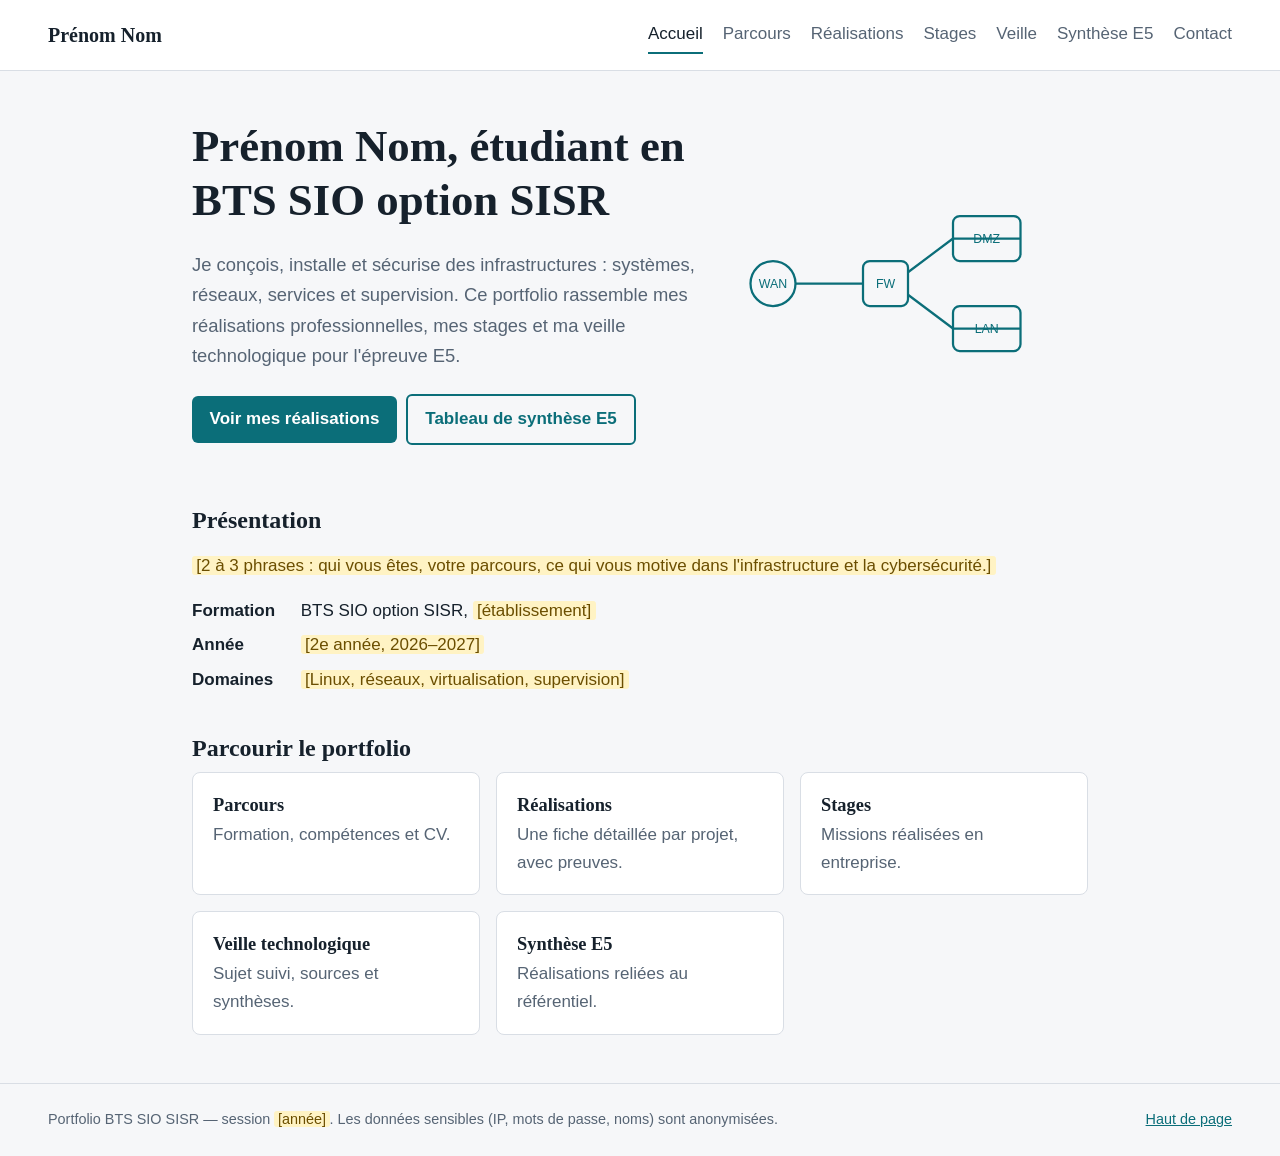
==== index.html @ 3ae78cf4 "Ajout des fichiers du portfolio" ====
<!DOCTYPE html>
<html lang="fr"><head><meta charset="utf-8"><meta name="viewport" content="width=device-width, initial-scale=1">
<title>Accueil — Prénom Nom</title><meta name="description" content="Portfolio BTS SIO option SISR de Prénom Nom"><link rel="stylesheet" href="style.css"></head>
<body><header><a class="brand" href="index.html">Prénom Nom</a><nav><a href="index.html" aria-current=page>Accueil</a><a href="parcours.html">Parcours</a><a href="realisations.html">Réalisations</a><a href="stages.html">Stages</a><a href="veille.html">Veille</a><a href="tableau-synthese.html">Synthèse E5</a><a href="contact.html">Contact</a></nav></header>
<main><section class="hero"><div><h1>Prénom Nom, étudiant en BTS SIO option SISR</h1>
<p class="lead">Je conçois, installe et sécurise des infrastructures : systèmes, réseaux, services et supervision. Ce portfolio rassemble mes réalisations professionnelles, mes stages et ma veille technologique pour l'épreuve E5.</p>
<p><a class="btn" href="realisations.html">Voir mes réalisations</a> <a class="btn alt" href="tableau-synthese.html">Tableau de synthèse E5</a></p></div>
<div class="art"><svg viewBox="0 0 320 200" role="img" aria-label="Schéma réseau : Internet, pare-feu, DMZ et LAN"><g fill="none" stroke="currentColor" stroke-width="2"><path d="M60 100h60M200 60l-40 30M200 140l-40-30M200 60h60M200 140h60"/><circle cx="40" cy="100" r="20"/><rect x="120" y="80" width="40" height="40" rx="6"/><rect x="200" y="40" width="60" height="40" rx="6"/><rect x="200" y="120" width="60" height="40" rx="6"/></g><g fill="currentColor" font-size="11" text-anchor="middle"><text x="40" y="104">WAN</text><text x="140" y="104">FW</text><text x="230" y="64">DMZ</text><text x="230" y="144">LAN</text></g></svg></div></section>
<section><h2>Présentation</h2><p><span class="ph">[2 à 3 phrases : qui vous êtes, votre parcours, ce qui vous motive dans l'infrastructure et la cybersécurité.]</span></p>
<ul class="facts"><li><strong>Formation</strong> BTS SIO option SISR, <span class="ph">[établissement]</span></li><li><strong>Année</strong> <span class="ph">[2e année, 2026–2027]</span></li><li><strong>Domaines</strong> <span class="ph">[Linux, réseaux, virtualisation, supervision]</span></li></ul></section>
<section><h2>Parcourir le portfolio</h2><div class="cards">
<a class="card" href="parcours.html"><h3>Parcours</h3><p>Formation, compétences et CV.</p></a>
<a class="card" href="realisations.html"><h3>Réalisations</h3><p>Une fiche détaillée par projet, avec preuves.</p></a>
<a class="card" href="stages.html"><h3>Stages</h3><p>Missions réalisées en entreprise.</p></a>
<a class="card" href="veille.html"><h3>Veille technologique</h3><p>Sujet suivi, sources et synthèses.</p></a>
<a class="card" href="tableau-synthese.html"><h3>Synthèse E5</h3><p>Réalisations reliées au référentiel.</p></a></div></section></main>
<footer><p>Portfolio BTS SIO SISR — session <span class="ph">[année]</span>. Les données sensibles (IP, mots de passe, noms) sont anonymisées.</p><p><a href="#top">Haut de page</a></p></footer></body></html>
---- style.css ----
:root{--bg:#f6f7f9;--surface:#fff;--ink:#16212c;--muted:#566474;--line:#d9dee5;--accent:#0b6e79;--accent-ink:#fff;--ph:#fff3c4;--ph-ink:#6b4e00;color-scheme:light dark}
@media (prefers-color-scheme:dark){:root{--bg:#10171e;--surface:#17212b;--ink:#e8edf2;--muted:#9aa8b6;--line:#2a3743;--accent:#4cc3d0;--accent-ink:#06282c;--ph:#3b3210;--ph-ink:#ffe08a}}
*{box-sizing:border-box}html{scroll-behavior:smooth}
body{margin:0;background:var(--bg);color:var(--ink);font:17px/1.65 "Segoe UI","Helvetica Neue",Arial,sans-serif;padding-top:env(safe-area-inset-top)}
a{color:var(--accent)}a:focus-visible,.btn:focus-visible{outline:3px solid var(--accent);outline-offset:2px}
header{display:flex;flex-wrap:wrap;gap:.5rem 2rem;align-items:center;justify-content:space-between;padding:1rem clamp(1rem,5vw,3rem);background:var(--surface);border-bottom:1px solid var(--line);position:sticky;top:0;z-index:5}
.brand{font:700 1.25rem Georgia,"Times New Roman",serif;color:var(--ink);text-decoration:none}
nav{display:flex;flex-wrap:wrap;gap:.25rem 1.25rem}nav a{color:var(--muted);text-decoration:none;padding:.25rem 0;border-bottom:2px solid transparent}
nav a:hover,nav a[aria-current]{color:var(--ink);border-color:var(--accent)}
main{max-width:62rem;margin:0 auto;padding:2.5rem clamp(1rem,5vw,3rem) 3rem}
h1,h2,h3{font-family:Georgia,"Times New Roman",serif;line-height:1.2}h1{font-size:clamp(1.9rem,4vw,2.8rem);margin:.2em 0 .5em}h2{font-size:1.5rem;margin:2rem 0 .6rem}h3{font-size:1.15rem;margin:.2rem 0 .3rem}
section{margin-top:2.5rem}.lead{font-size:1.15rem;color:var(--muted);max-width:42rem}
.hero{display:grid;grid-template-columns:1.4fr 1fr;gap:2rem;align-items:center;margin-top:0}.art{color:var(--accent)}.art svg{width:100%;height:auto}
.btn{display:inline-block;padding:.6rem 1.1rem;border-radius:6px;background:var(--accent);color:var(--accent-ink);text-decoration:none;font-weight:600;margin:.25rem .25rem .25rem 0}.btn.alt{background:transparent;color:var(--accent);border:2px solid var(--accent)}
.cards{display:grid;grid-template-columns:repeat(auto-fit,minmax(15rem,1fr));gap:1rem}
.card{display:block;background:var(--surface);border:1px solid var(--line);border-radius:8px;padding:1.1rem 1.25rem;color:var(--ink);text-decoration:none}a.card:hover{border-color:var(--accent)}.card p{margin:0;color:var(--muted)}
.facts{list-style:none;padding:0;display:grid;gap:.4rem}.facts strong{display:inline-block;min-width:6.5rem}
.timeline{list-style:none;padding:0;border-left:3px solid var(--line);margin-left:.5rem}.timeline li{padding:0 0 1.2rem 1.25rem}.timeline time{color:var(--muted);font-size:.95rem}.timeline p{margin:0}
.meta{display:grid;grid-template-columns:max-content 1fr;gap:.25rem 1.25rem;background:var(--surface);border:1px solid var(--line);border-radius:8px;padding:1rem 1.25rem}.meta dt{font-weight:600}.meta dd{margin:0}
.entry{background:var(--surface);border:1px solid var(--line);border-radius:8px;padding:1.25rem 1.5rem;margin-top:1.5rem}.entry h2{margin-top:0}
.proofs{display:grid;grid-template-columns:repeat(auto-fit,minmax(16rem,1fr));gap:1rem}figure{margin:0}.shot{aspect-ratio:16/10;display:grid;place-items:center;border:2px dashed var(--line);border-radius:8px;color:var(--muted)}figcaption{font-size:.9rem;color:var(--muted);margin-top:.3rem}
.scroll{overflow-x:auto}table{width:100%;border-collapse:collapse;background:var(--surface);border:1px solid var(--line)}th,td{padding:.7rem .9rem;border-bottom:1px solid var(--line);text-align:left;vertical-align:top}thead th{background:var(--bg)}.c{text-align:center}
.ph{background:var(--ph);color:var(--ph-ink);padding:0 .25em;border-radius:3px}.note{color:var(--muted);font-size:.95rem}code{background:var(--bg);padding:.1em .35em;border-radius:4px;font-size:.9em}
footer{display:flex;flex-wrap:wrap;justify-content:space-between;gap:.5rem;padding:1.5rem clamp(1rem,5vw,3rem) calc(1.5rem + env(safe-area-inset-bottom));border-top:1px solid var(--line);color:var(--muted);font-size:.9rem}footer p{margin:0}
@media (max-width:720px){.hero{grid-template-columns:1fr}.art{max-width:18rem}.meta{grid-template-columns:1fr}}
@media (prefers-reduced-motion:reduce){html{scroll-behavior:auto}}
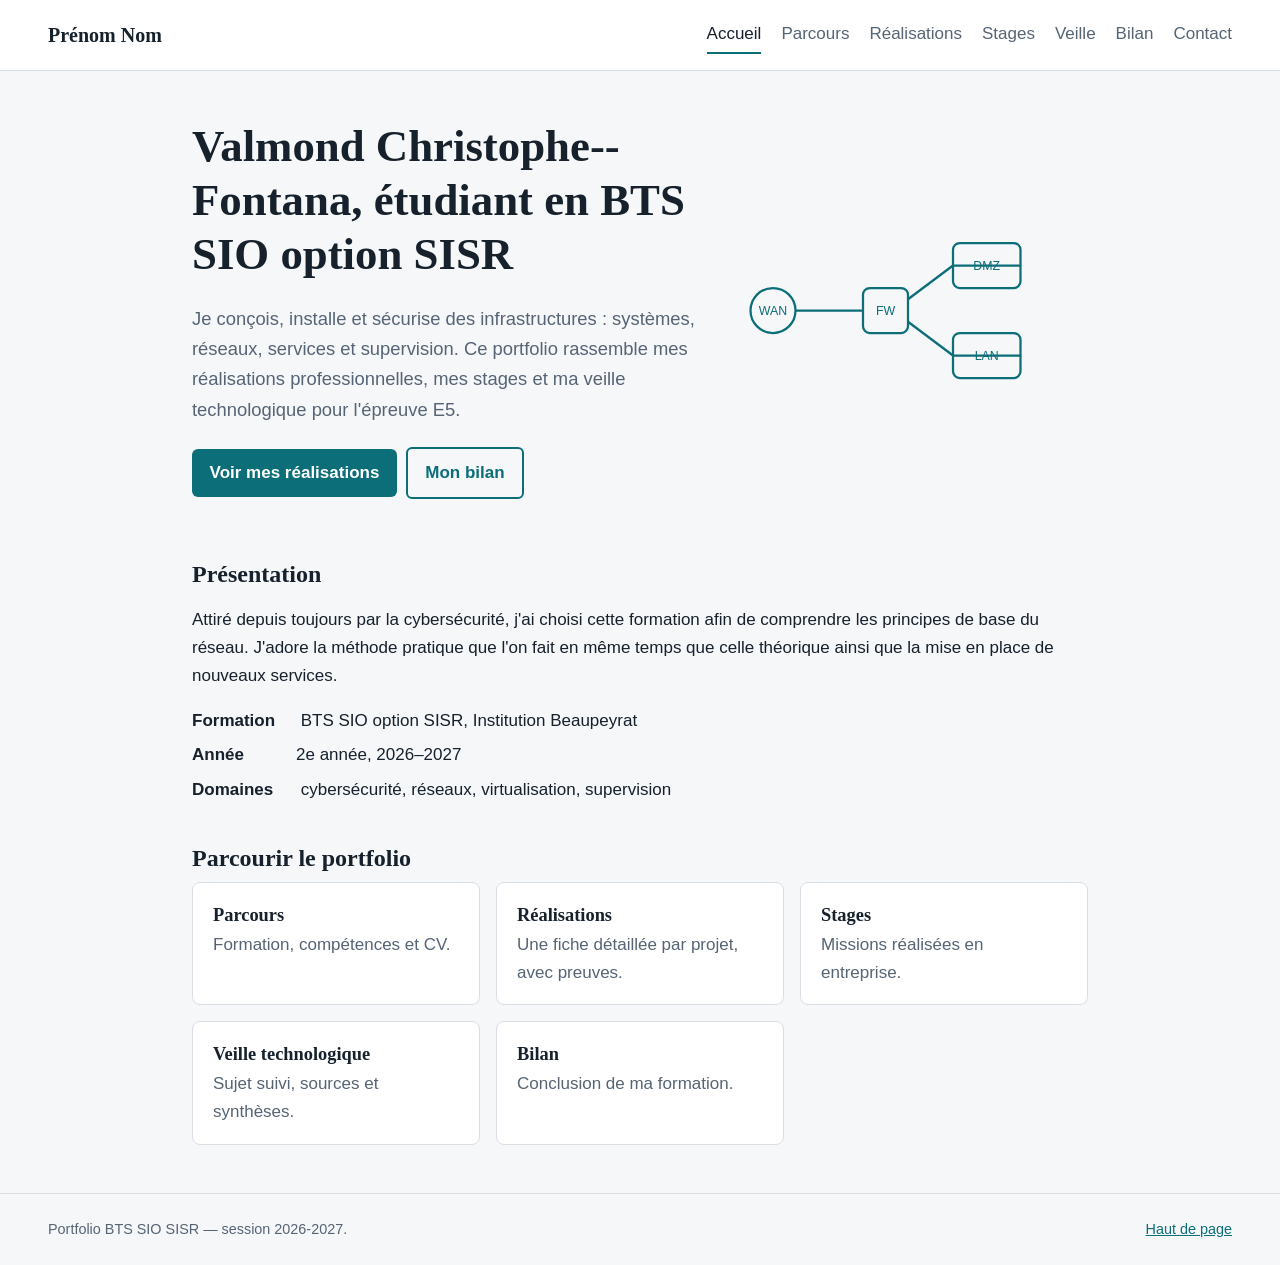
==== commit 3147e3b0: "correction des fichiers" ====
--- a/index.html
+++ b/index.html
@@ -1,17 +1,17 @@
 <!DOCTYPE html>
 <html lang="fr"><head><meta charset="utf-8"><meta name="viewport" content="width=device-width, initial-scale=1">
-<title>Accueil — Prénom Nom</title><meta name="description" content="Portfolio BTS SIO option SISR de Prénom Nom"><link rel="stylesheet" href="style.css"></head>
-<body><header><a class="brand" href="index.html">Prénom Nom</a><nav><a href="index.html" aria-current=page>Accueil</a><a href="parcours.html">Parcours</a><a href="realisations.html">Réalisations</a><a href="stages.html">Stages</a><a href="veille.html">Veille</a><a href="tableau-synthese.html">Synthèse E5</a><a href="contact.html">Contact</a></nav></header>
-<main><section class="hero"><div><h1>Prénom Nom, étudiant en BTS SIO option SISR</h1>
+<title>Accueil — Valmond Christophe--Fontana</title><meta name="description" content="Portfolio BTS SIO option SISR de Prénom Nom"><link rel="stylesheet" href="style.css"></head>
+<body><header><a class="brand" href="index.html">Prénom Nom</a><nav><a href="index.html" aria-current=page>Accueil</a><a href="parcours.html">Parcours</a><a href="realisations.html">Réalisations</a><a href="stages.html">Stages</a><a href="veille.html">Veille</a><a href="bilan.html">Bilan</a><a href="contact.html">Contact</a></nav></header>
+<main><section class="hero"><div><h1>Valmond Christophe--Fontana, étudiant en BTS SIO option SISR</h1>
 <p class="lead">Je conçois, installe et sécurise des infrastructures : systèmes, réseaux, services et supervision. Ce portfolio rassemble mes réalisations professionnelles, mes stages et ma veille technologique pour l'épreuve E5.</p>
-<p><a class="btn" href="realisations.html">Voir mes réalisations</a> <a class="btn alt" href="tableau-synthese.html">Tableau de synthèse E5</a></p></div>
+<p><a class="btn" href="realisations.html">Voir mes réalisations</a> <a class="btn alt" href="bilan.html">Mon bilan</a></p></div>
 <div class="art"><svg viewBox="0 0 320 200" role="img" aria-label="Schéma réseau : Internet, pare-feu, DMZ et LAN"><g fill="none" stroke="currentColor" stroke-width="2"><path d="M60 100h60M200 60l-40 30M200 140l-40-30M200 60h60M200 140h60"/><circle cx="40" cy="100" r="20"/><rect x="120" y="80" width="40" height="40" rx="6"/><rect x="200" y="40" width="60" height="40" rx="6"/><rect x="200" y="120" width="60" height="40" rx="6"/></g><g fill="currentColor" font-size="11" text-anchor="middle"><text x="40" y="104">WAN</text><text x="140" y="104">FW</text><text x="230" y="64">DMZ</text><text x="230" y="144">LAN</text></g></svg></div></section>
-<section><h2>Présentation</h2><p><span class="ph">[2 à 3 phrases : qui vous êtes, votre parcours, ce qui vous motive dans l'infrastructure et la cybersécurité.]</span></p>
-<ul class="facts"><li><strong>Formation</strong> BTS SIO option SISR, <span class="ph">[établissement]</span></li><li><strong>Année</strong> <span class="ph">[2e année, 2026–2027]</span></li><li><strong>Domaines</strong> <span class="ph">[Linux, réseaux, virtualisation, supervision]</span></li></ul></section>
+<section><h2>Présentation</h2><p>Attiré depuis toujours par la cybersécurité, j'ai choisi cette formation afin de comprendre les principes de base du réseau. J'adore la méthode pratique que l'on fait en même temps que celle théorique ainsi que la mise en place de nouveaux services.</span></p>
+<ul class="facts"><li><strong>Formation</strong> BTS SIO option SISR, Institution Beaupeyrat</li><li><strong>Année</strong>2e année, 2026–2027</li><li><strong>Domaines</strong> cybersécurité, réseaux, virtualisation, supervision</li></ul></section>
 <section><h2>Parcourir le portfolio</h2><div class="cards">
 <a class="card" href="parcours.html"><h3>Parcours</h3><p>Formation, compétences et CV.</p></a>
 <a class="card" href="realisations.html"><h3>Réalisations</h3><p>Une fiche détaillée par projet, avec preuves.</p></a>
 <a class="card" href="stages.html"><h3>Stages</h3><p>Missions réalisées en entreprise.</p></a>
 <a class="card" href="veille.html"><h3>Veille technologique</h3><p>Sujet suivi, sources et synthèses.</p></a>
-<a class="card" href="tableau-synthese.html"><h3>Synthèse E5</h3><p>Réalisations reliées au référentiel.</p></a></div></section></main>
-<footer><p>Portfolio BTS SIO SISR — session <span class="ph">[année]</span>. Les données sensibles (IP, mots de passe, noms) sont anonymisées.</p><p><a href="#top">Haut de page</a></p></footer></body></html>+<a class="card" href="bilan.html"><h3>Bilan</h3><p>Conclusion de ma formation.</p></a></div></section></main>
+<footer><p>Portfolio BTS SIO SISR — session 2026-2027.</p><p><a href="#top">Haut de page</a></p></footer></body></html>
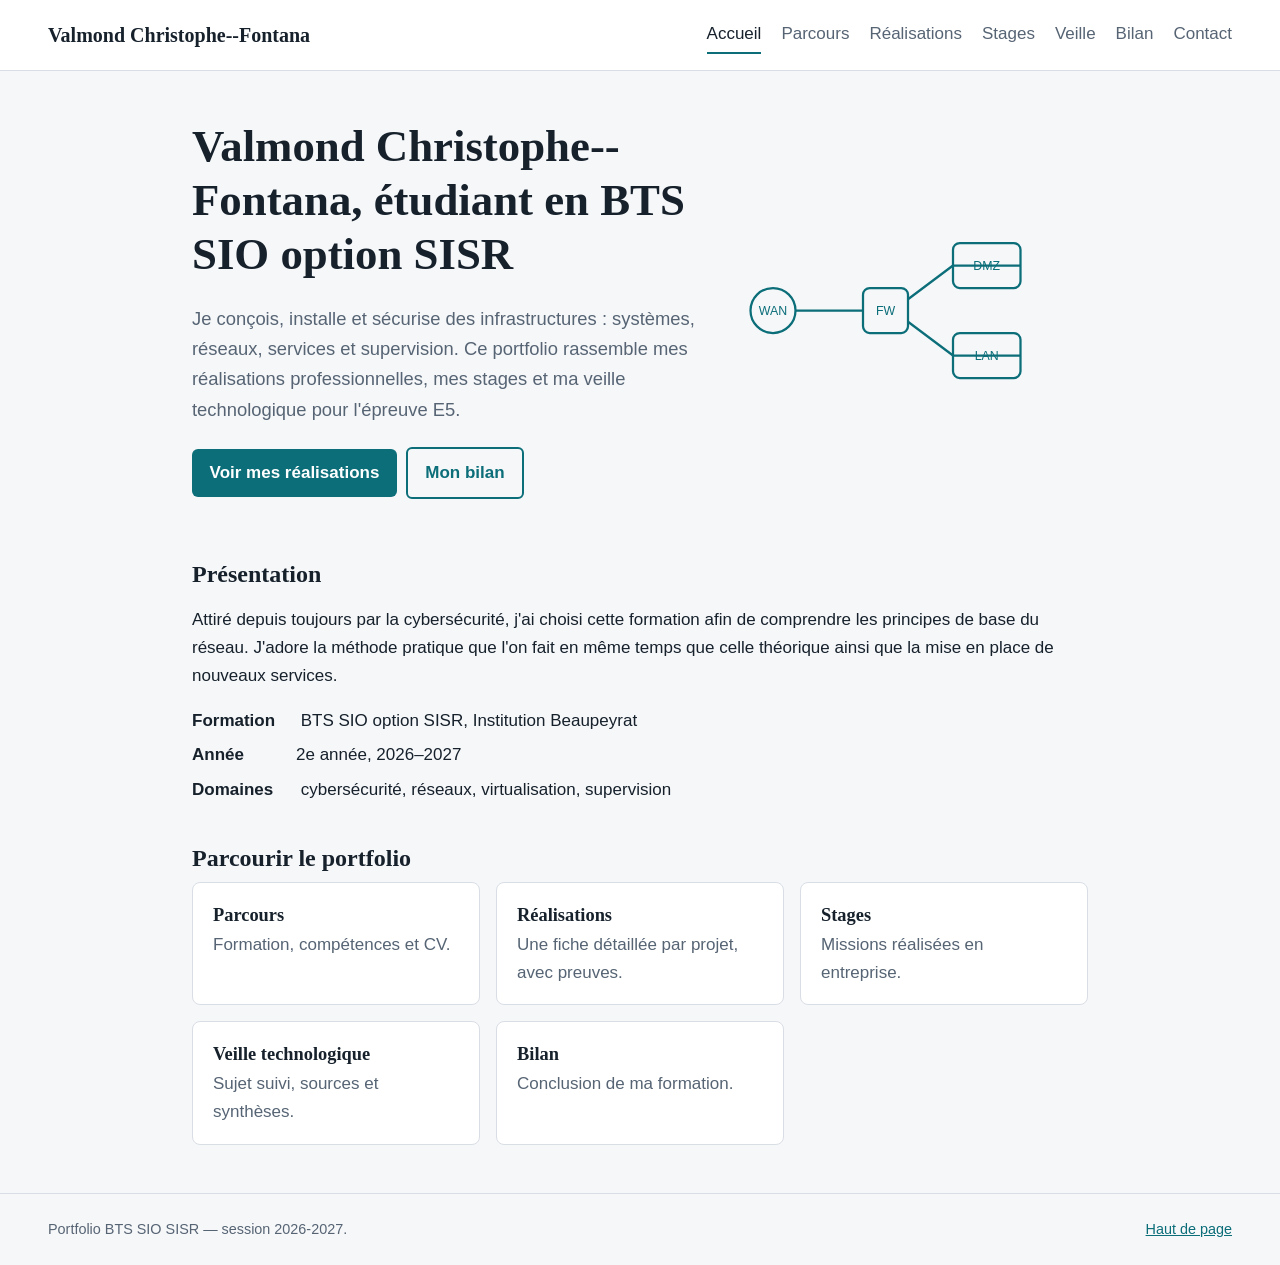
==== commit d993d4c6: "Mise à jour" ====
--- a/index.html
+++ b/index.html
@@ -1,7 +1,7 @@
 <!DOCTYPE html>
 <html lang="fr"><head><meta charset="utf-8"><meta name="viewport" content="width=device-width, initial-scale=1">
-<title>Accueil — Valmond Christophe--Fontana</title><meta name="description" content="Portfolio BTS SIO option SISR de Prénom Nom"><link rel="stylesheet" href="style.css"></head>
-<body><header><a class="brand" href="index.html">Prénom Nom</a><nav><a href="index.html" aria-current=page>Accueil</a><a href="parcours.html">Parcours</a><a href="realisations.html">Réalisations</a><a href="stages.html">Stages</a><a href="veille.html">Veille</a><a href="bilan.html">Bilan</a><a href="contact.html">Contact</a></nav></header>
+<title>Accueil — Valmond Christophe--Fontana</title><meta name="description" content="Portfolio BTS SIO option SISR de Valmond Christophe--Fontana"><link rel="stylesheet" href="style.css"></head>
+<body><header><a class="brand" href="index.html">Valmond Christophe--Fontana</a><nav><a href="index.html" aria-current=page>Accueil</a><a href="parcours.html">Parcours</a><a href="realisations.html">Réalisations</a><a href="stages.html">Stages</a><a href="veille.html">Veille</a><a href="bilan.html">Bilan</a><a href="contact.html">Contact</a></nav></header>
 <main><section class="hero"><div><h1>Valmond Christophe--Fontana, étudiant en BTS SIO option SISR</h1>
 <p class="lead">Je conçois, installe et sécurise des infrastructures : systèmes, réseaux, services et supervision. Ce portfolio rassemble mes réalisations professionnelles, mes stages et ma veille technologique pour l'épreuve E5.</p>
 <p><a class="btn" href="realisations.html">Voir mes réalisations</a> <a class="btn alt" href="bilan.html">Mon bilan</a></p></div>
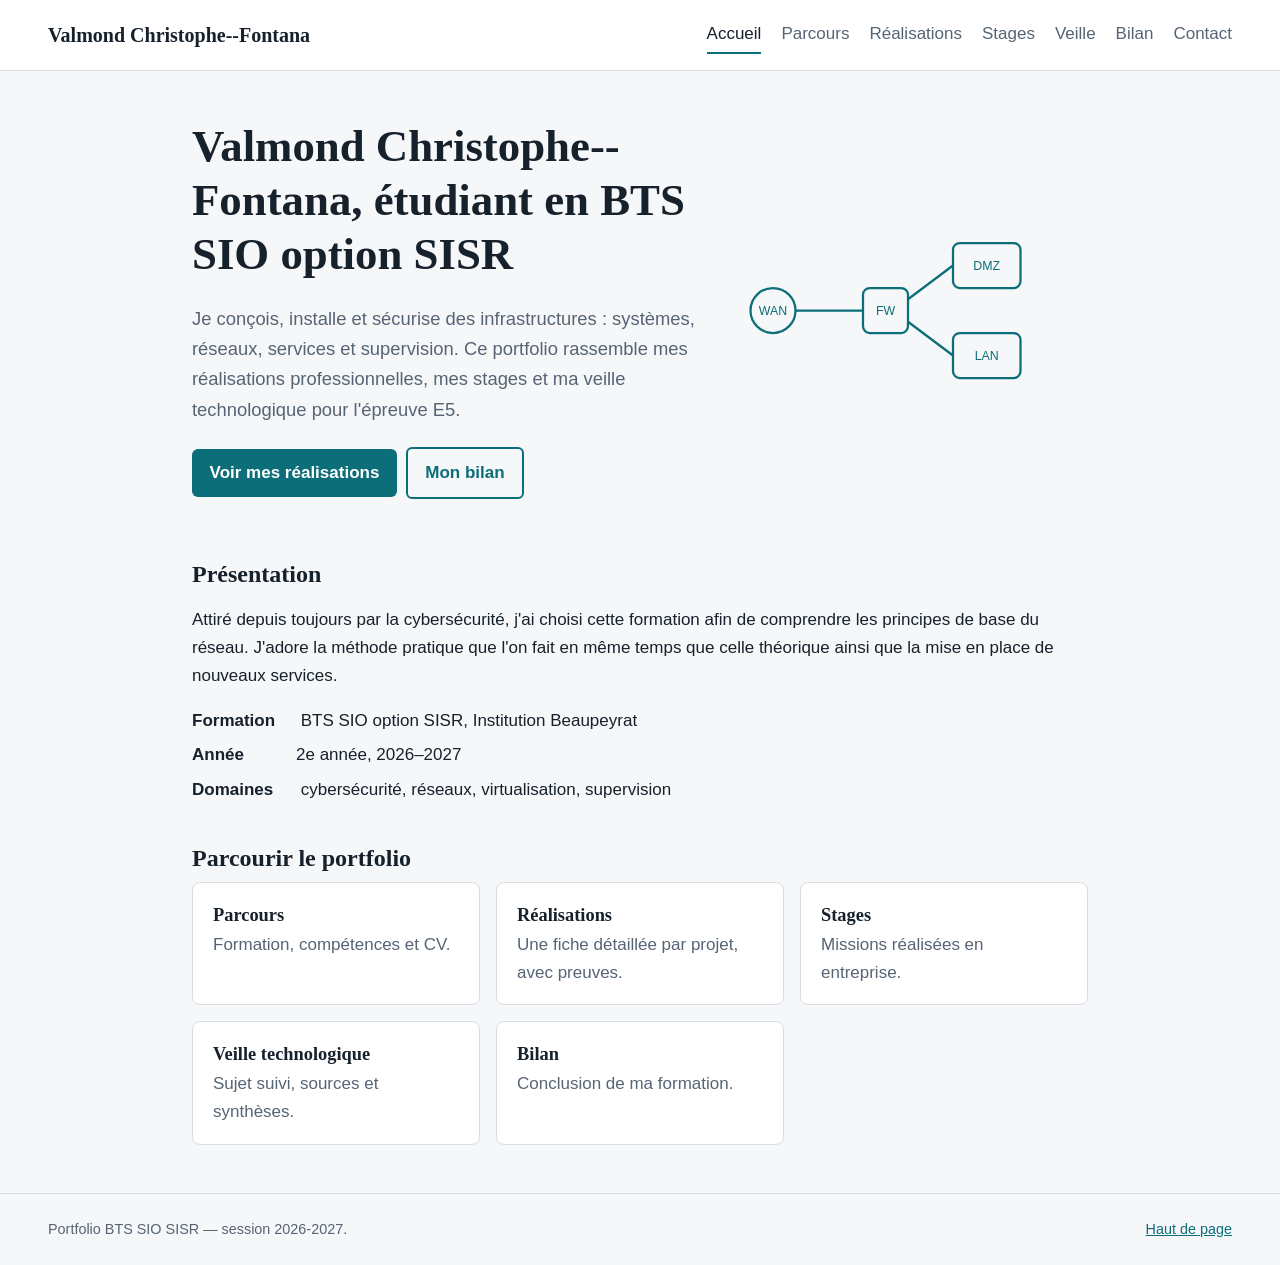
==== commit 79d68dff: "Correction du schéma réseau" ====
--- a/index.html
+++ b/index.html
@@ -5,7 +5,7 @@
 <main><section class="hero"><div><h1>Valmond Christophe--Fontana, étudiant en BTS SIO option SISR</h1>
 <p class="lead">Je conçois, installe et sécurise des infrastructures : systèmes, réseaux, services et supervision. Ce portfolio rassemble mes réalisations professionnelles, mes stages et ma veille technologique pour l'épreuve E5.</p>
 <p><a class="btn" href="realisations.html">Voir mes réalisations</a> <a class="btn alt" href="bilan.html">Mon bilan</a></p></div>
-<div class="art"><svg viewBox="0 0 320 200" role="img" aria-label="Schéma réseau : Internet, pare-feu, DMZ et LAN"><g fill="none" stroke="currentColor" stroke-width="2"><path d="M60 100h60M200 60l-40 30M200 140l-40-30M200 60h60M200 140h60"/><circle cx="40" cy="100" r="20"/><rect x="120" y="80" width="40" height="40" rx="6"/><rect x="200" y="40" width="60" height="40" rx="6"/><rect x="200" y="120" width="60" height="40" rx="6"/></g><g fill="currentColor" font-size="11" text-anchor="middle"><text x="40" y="104">WAN</text><text x="140" y="104">FW</text><text x="230" y="64">DMZ</text><text x="230" y="144">LAN</text></g></svg></div></section>
+<div class="art"><svg viewBox="0 0 320 200" role="img" aria-label="Schéma réseau : Internet, pare-feu, DMZ et LAN"><g fill="none" stroke="currentColor" stroke-width="2"><path d="M60 100h60M200 60l-40 30M200 140l-40-30"/><circle cx="40" cy="100" r="20"/><rect x="120" y="80" width="40" height="40" rx="6"/><rect x="200" y="40" width="60" height="40" rx="6"/><rect x="200" y="120" width="60" height="40" rx="6"/></g><g fill="currentColor" font-size="11" text-anchor="middle"><text x="40" y="104">WAN</text><text x="140" y="104">FW</text><text x="230" y="64">DMZ</text><text x="230" y="144">LAN</text></g></svg></div></section>
 <section><h2>Présentation</h2><p>Attiré depuis toujours par la cybersécurité, j'ai choisi cette formation afin de comprendre les principes de base du réseau. J'adore la méthode pratique que l'on fait en même temps que celle théorique ainsi que la mise en place de nouveaux services.</span></p>
 <ul class="facts"><li><strong>Formation</strong> BTS SIO option SISR, Institution Beaupeyrat</li><li><strong>Année</strong>2e année, 2026–2027</li><li><strong>Domaines</strong> cybersécurité, réseaux, virtualisation, supervision</li></ul></section>
 <section><h2>Parcourir le portfolio</h2><div class="cards">
